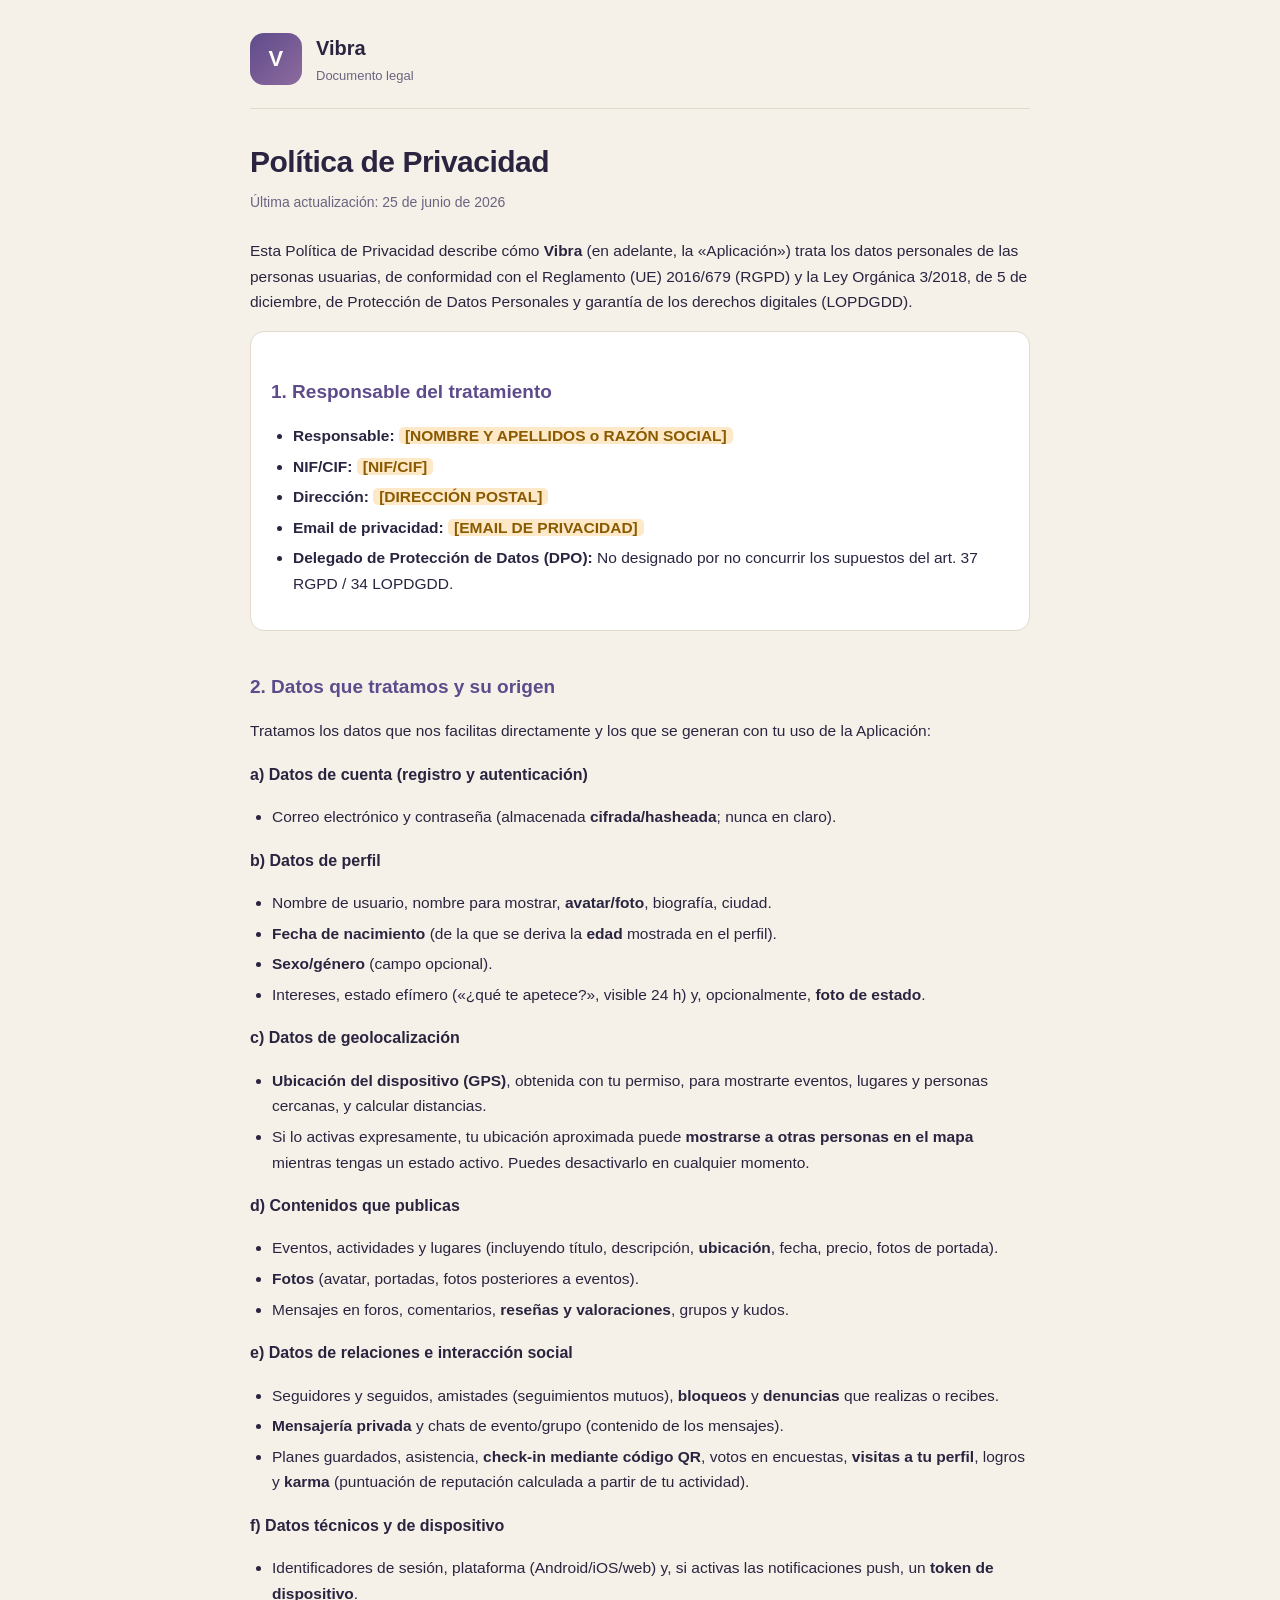
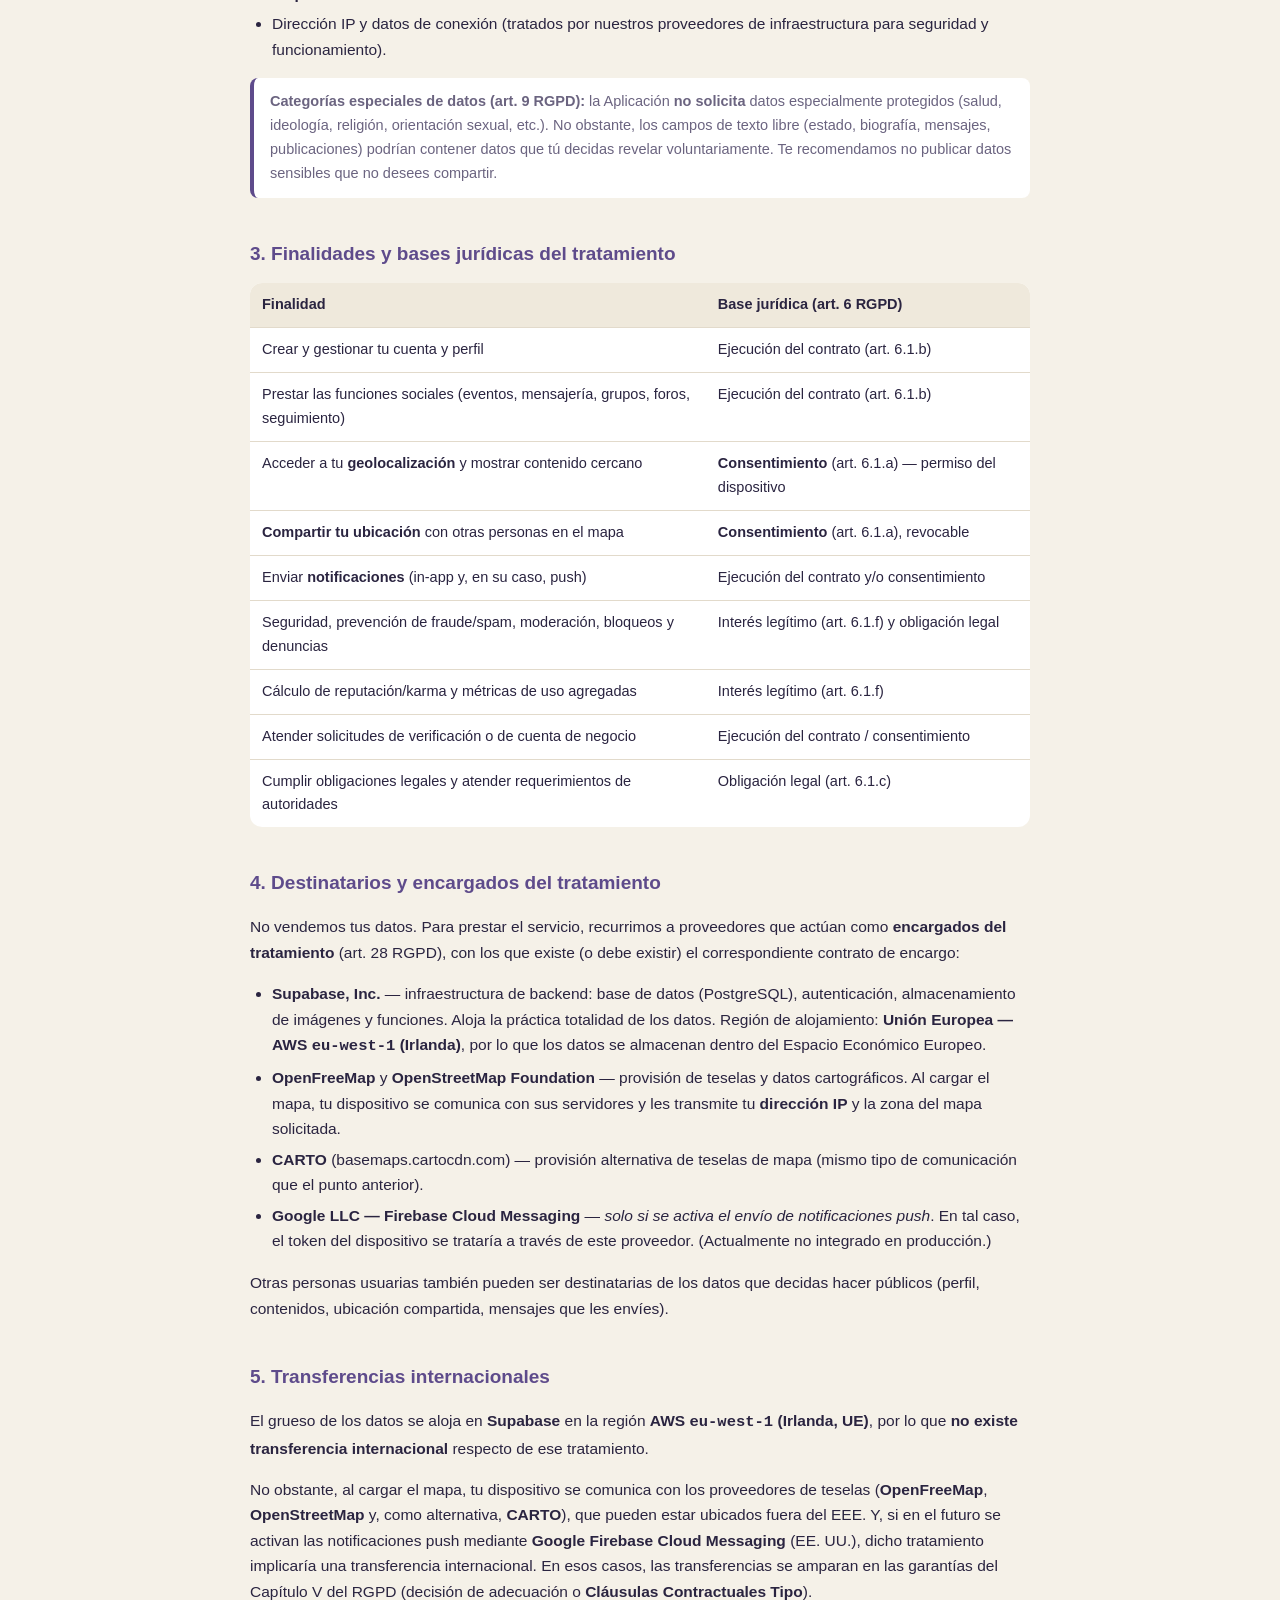
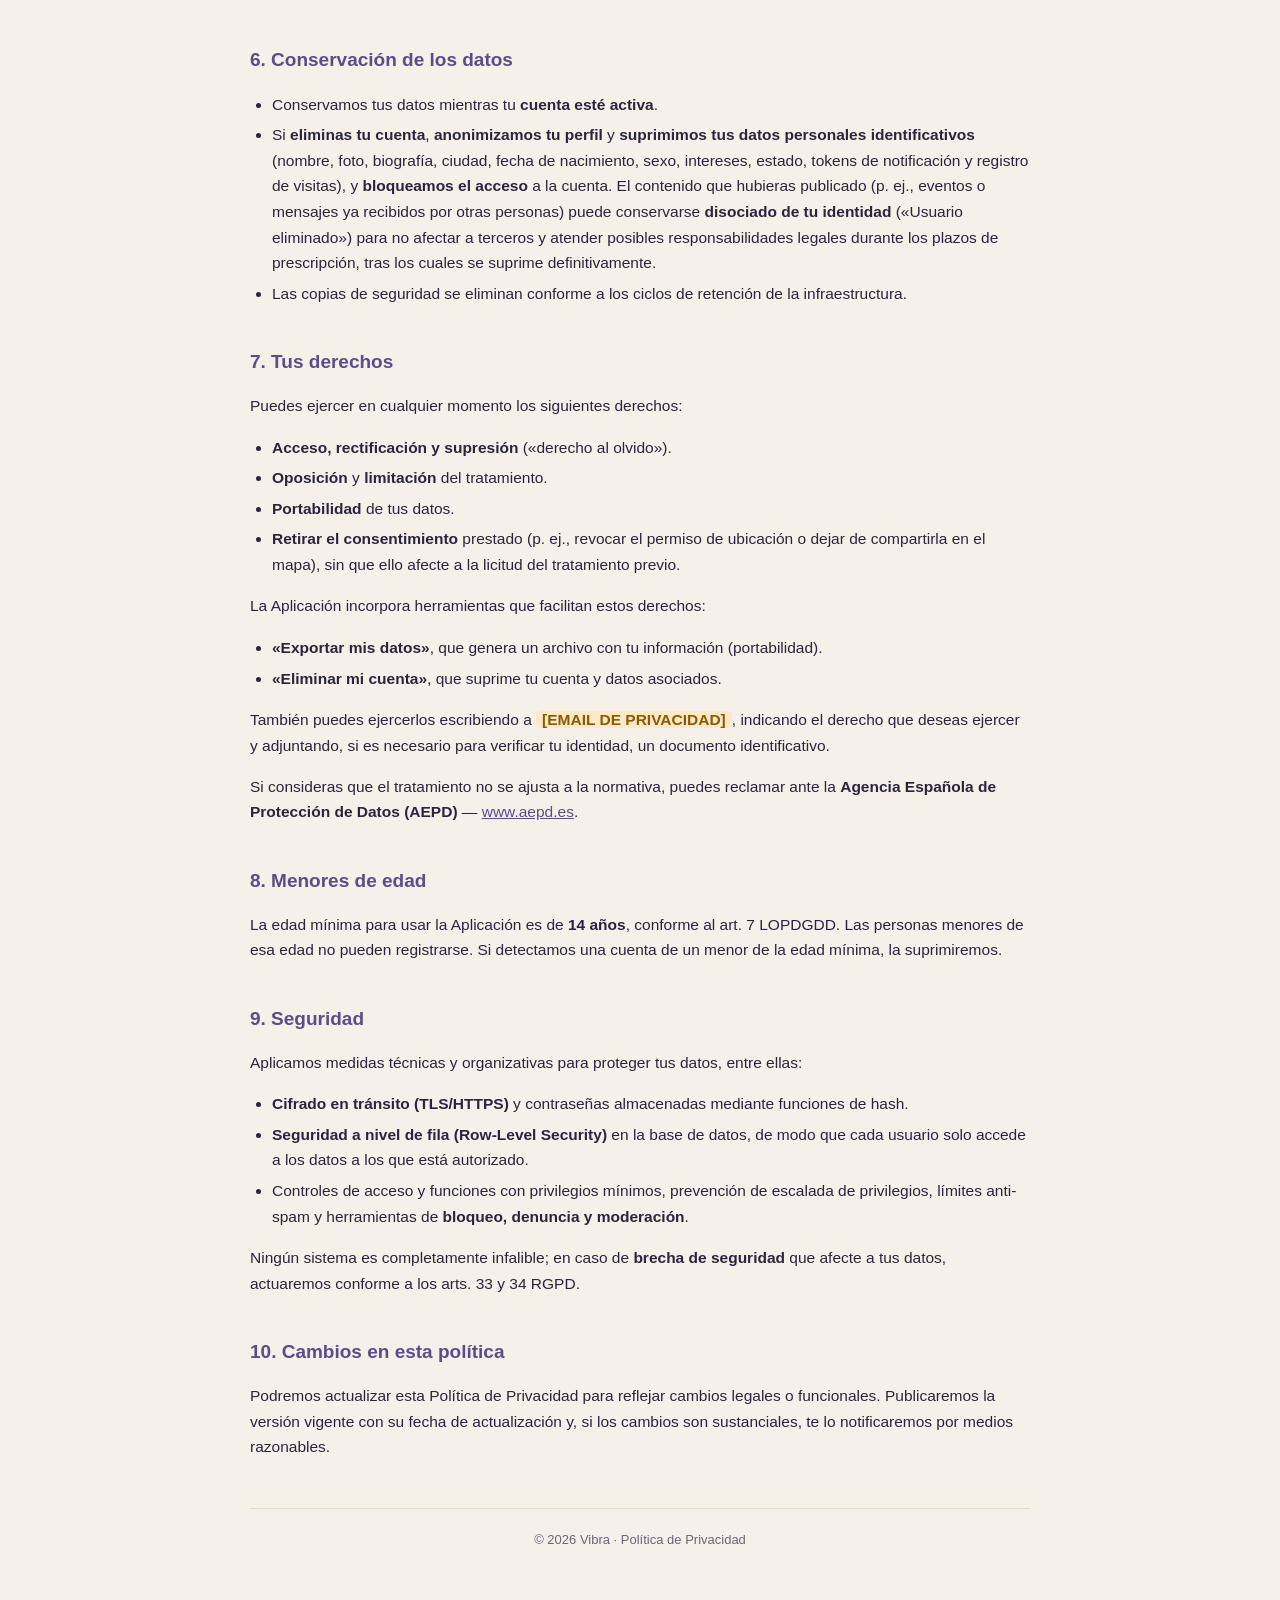
==== index.html @ c852d8a0 "Vibra privacy policy page" ====
<!DOCTYPE html>
<html lang="es">
<head>
<meta charset="UTF-8">
<meta name="viewport" content="width=device-width, initial-scale=1.0">
<title>Política de Privacidad · Vibra</title>
<meta name="description" content="Política de Privacidad de la aplicación Vibra (RGPD / LOPDGDD).">
<style>
  :root {
    --cream: #F5F1E8;
    --ink: #2A2440;
    --violet: #5E4B8B;
    --muted: #6B6480;
    --line: #E2DACB;
    --card: #FFFFFF;
  }
  * { box-sizing: border-box; }
  body {
    margin: 0;
    background: var(--cream);
    color: var(--ink);
    font-family: -apple-system, BlinkMacSystemFont, "Segoe UI", Roboto, Helvetica, Arial, sans-serif;
    line-height: 1.65;
    -webkit-font-smoothing: antialiased;
  }
  .wrap { max-width: 820px; margin: 0 auto; padding: 32px 20px 80px; }
  header.brand {
    display: flex; align-items: center; gap: 14px;
    padding-bottom: 22px; margin-bottom: 8px;
    border-bottom: 1px solid var(--line);
  }
  .logo {
    width: 52px; height: 52px; border-radius: 14px; flex: none;
    background: linear-gradient(135deg, #5E4B8B, #8E6B9E);
    display: flex; align-items: center; justify-content: center;
    color: #fff; font-weight: 800; font-size: 22px; letter-spacing: .5px;
  }
  .brand h1 { font-size: 20px; margin: 0; }
  .brand .sub { color: var(--muted); font-size: 13px; }
  h2.title { font-size: 30px; margin: 28px 0 4px; letter-spacing: -.5px; }
  .updated { color: var(--muted); font-size: 14px; margin: 0 0 24px; }
  h3 {
    color: var(--violet); font-size: 19px; margin: 34px 0 10px;
    padding-top: 6px;
  }
  h4 { font-size: 16px; margin: 18px 0 6px; }
  p, li { font-size: 15.5px; }
  a { color: var(--violet); }
  ul { padding-left: 22px; }
  li { margin: 5px 0; }
  table {
    width: 100%; border-collapse: collapse; margin: 14px 0;
    background: var(--card); border-radius: 12px; overflow: hidden;
    font-size: 14.5px;
  }
  th, td { text-align: left; padding: 10px 12px; border-bottom: 1px solid var(--line); vertical-align: top; }
  th { background: #efe9dc; font-weight: 700; }
  tr:last-child td { border-bottom: none; }
  blockquote {
    margin: 16px 0; padding: 12px 16px;
    background: #fff; border-left: 4px solid var(--violet);
    border-radius: 8px; color: var(--muted); font-size: 14.5px;
  }
  .fill {
    background: #FDE8C8; color: #8a5a00; padding: 0 6px;
    border-radius: 5px; font-weight: 700; white-space: nowrap;
  }
  .card {
    background: var(--card); border: 1px solid var(--line);
    border-radius: 14px; padding: 4px 20px 18px; margin: 16px 0;
  }
  footer {
    margin-top: 48px; padding-top: 20px; border-top: 1px solid var(--line);
    color: var(--muted); font-size: 13px; text-align: center;
  }
</style>
</head>
<body>
<div class="wrap">

  <header class="brand">
    <div class="logo">V</div>
    <div>
      <h1>Vibra</h1>
      <div class="sub">Documento legal</div>
    </div>
  </header>

  <h2 class="title">Política de Privacidad</h2>
  <p class="updated">Última actualización: 25 de junio de 2026</p>

  <p>Esta Política de Privacidad describe cómo <strong>Vibra</strong> (en adelante, la
  «Aplicación») trata los datos personales de las personas usuarias, de conformidad
  con el Reglamento (UE) 2016/679 (RGPD) y la Ley Orgánica 3/2018, de 5 de diciembre,
  de Protección de Datos Personales y garantía de los derechos digitales (LOPDGDD).</p>

  <div class="card">
    <h3>1. Responsable del tratamiento</h3>
    <ul>
      <li><strong>Responsable:</strong> <span class="fill">[NOMBRE Y APELLIDOS o RAZÓN SOCIAL]</span></li>
      <li><strong>NIF/CIF:</strong> <span class="fill">[NIF/CIF]</span></li>
      <li><strong>Dirección:</strong> <span class="fill">[DIRECCIÓN POSTAL]</span></li>
      <li><strong>Email de privacidad:</strong> <span class="fill">[EMAIL DE PRIVACIDAD]</span></li>
      <li><strong>Delegado de Protección de Datos (DPO):</strong> No designado por no concurrir los supuestos del art. 37 RGPD / 34 LOPDGDD.</li>
    </ul>
  </div>

  <h3>2. Datos que tratamos y su origen</h3>
  <p>Tratamos los datos que nos facilitas directamente y los que se generan con tu uso
  de la Aplicación:</p>

  <h4>a) Datos de cuenta (registro y autenticación)</h4>
  <ul>
    <li>Correo electrónico y contraseña (almacenada <strong>cifrada/hasheada</strong>; nunca en claro).</li>
  </ul>

  <h4>b) Datos de perfil</h4>
  <ul>
    <li>Nombre de usuario, nombre para mostrar, <strong>avatar/foto</strong>, biografía, ciudad.</li>
    <li><strong>Fecha de nacimiento</strong> (de la que se deriva la <strong>edad</strong> mostrada en el perfil).</li>
    <li><strong>Sexo/género</strong> (campo opcional).</li>
    <li>Intereses, estado efímero («¿qué te apetece?», visible 24 h) y, opcionalmente, <strong>foto de estado</strong>.</li>
  </ul>

  <h4>c) Datos de geolocalización</h4>
  <ul>
    <li><strong>Ubicación del dispositivo (GPS)</strong>, obtenida con tu permiso, para mostrarte
    eventos, lugares y personas cercanas, y calcular distancias.</li>
    <li>Si lo activas expresamente, tu ubicación aproximada puede <strong>mostrarse a otras
    personas en el mapa</strong> mientras tengas un estado activo. Puedes desactivarlo en
    cualquier momento.</li>
  </ul>

  <h4>d) Contenidos que publicas</h4>
  <ul>
    <li>Eventos, actividades y lugares (incluyendo título, descripción, <strong>ubicación</strong>, fecha, precio, fotos de portada).</li>
    <li><strong>Fotos</strong> (avatar, portadas, fotos posteriores a eventos).</li>
    <li>Mensajes en foros, comentarios, <strong>reseñas y valoraciones</strong>, grupos y kudos.</li>
  </ul>

  <h4>e) Datos de relaciones e interacción social</h4>
  <ul>
    <li>Seguidores y seguidos, amistades (seguimientos mutuos), <strong>bloqueos</strong> y <strong>denuncias</strong> que realizas o recibes.</li>
    <li><strong>Mensajería privada</strong> y chats de evento/grupo (contenido de los mensajes).</li>
    <li>Planes guardados, asistencia, <strong>check-in mediante código QR</strong>, votos en encuestas, <strong>visitas a tu perfil</strong>, logros y <strong>karma</strong> (puntuación de reputación calculada a partir de tu actividad).</li>
  </ul>

  <h4>f) Datos técnicos y de dispositivo</h4>
  <ul>
    <li>Identificadores de sesión, plataforma (Android/iOS/web) y, si activas las notificaciones push, un <strong>token de dispositivo</strong>.</li>
    <li>Dirección IP y datos de conexión (tratados por nuestros proveedores de infraestructura para seguridad y funcionamiento).</li>
  </ul>

  <blockquote><strong>Categorías especiales de datos (art. 9 RGPD):</strong> la Aplicación <strong>no solicita</strong>
  datos especialmente protegidos (salud, ideología, religión, orientación sexual, etc.). No obstante, los campos de
  texto libre (estado, biografía, mensajes, publicaciones) podrían contener datos que tú decidas revelar
  voluntariamente. Te recomendamos no publicar datos sensibles que no desees compartir.</blockquote>

  <h3>3. Finalidades y bases jurídicas del tratamiento</h3>
  <table>
    <tr><th>Finalidad</th><th>Base jurídica (art. 6 RGPD)</th></tr>
    <tr><td>Crear y gestionar tu cuenta y perfil</td><td>Ejecución del contrato (art. 6.1.b)</td></tr>
    <tr><td>Prestar las funciones sociales (eventos, mensajería, grupos, foros, seguimiento)</td><td>Ejecución del contrato (art. 6.1.b)</td></tr>
    <tr><td>Acceder a tu <strong>geolocalización</strong> y mostrar contenido cercano</td><td><strong>Consentimiento</strong> (art. 6.1.a) — permiso del dispositivo</td></tr>
    <tr><td><strong>Compartir tu ubicación</strong> con otras personas en el mapa</td><td><strong>Consentimiento</strong> (art. 6.1.a), revocable</td></tr>
    <tr><td>Enviar <strong>notificaciones</strong> (in-app y, en su caso, push)</td><td>Ejecución del contrato y/o consentimiento</td></tr>
    <tr><td>Seguridad, prevención de fraude/spam, moderación, bloqueos y denuncias</td><td>Interés legítimo (art. 6.1.f) y obligación legal</td></tr>
    <tr><td>Cálculo de reputación/karma y métricas de uso agregadas</td><td>Interés legítimo (art. 6.1.f)</td></tr>
    <tr><td>Atender solicitudes de verificación o de cuenta de negocio</td><td>Ejecución del contrato / consentimiento</td></tr>
    <tr><td>Cumplir obligaciones legales y atender requerimientos de autoridades</td><td>Obligación legal (art. 6.1.c)</td></tr>
  </table>

  <h3>4. Destinatarios y encargados del tratamiento</h3>
  <p>No vendemos tus datos. Para prestar el servicio, recurrimos a proveedores que actúan como
  <strong>encargados del tratamiento</strong> (art. 28 RGPD), con los que existe (o debe existir) el
  correspondiente contrato de encargo:</p>
  <ul>
    <li><strong>Supabase, Inc.</strong> — infraestructura de backend: base de datos (PostgreSQL),
    autenticación, almacenamiento de imágenes y funciones. Aloja la práctica totalidad de los datos.
    Región de alojamiento: <strong>Unión Europea — AWS <code>eu-west-1</code> (Irlanda)</strong>, por lo
    que los datos se almacenan dentro del Espacio Económico Europeo.</li>
    <li><strong>OpenFreeMap</strong> y <strong>OpenStreetMap Foundation</strong> — provisión de teselas y
    datos cartográficos. Al cargar el mapa, tu dispositivo se comunica con sus servidores y les transmite
    tu <strong>dirección IP</strong> y la zona del mapa solicitada.</li>
    <li><strong>CARTO</strong> (basemaps.cartocdn.com) — provisión alternativa de teselas de mapa (mismo
    tipo de comunicación que el punto anterior).</li>
    <li><strong>Google LLC — Firebase Cloud Messaging</strong> — <em>solo si se activa el envío de
    notificaciones push</em>. En tal caso, el token del dispositivo se trataría a través de este
    proveedor. (Actualmente no integrado en producción.)</li>
  </ul>
  <p>Otras personas usuarias también pueden ser destinatarias de los datos que decidas hacer públicos
  (perfil, contenidos, ubicación compartida, mensajes que les envíes).</p>

  <h3>5. Transferencias internacionales</h3>
  <p>El grueso de los datos se aloja en <strong>Supabase</strong> en la región <strong>AWS
  <code>eu-west-1</code> (Irlanda, UE)</strong>, por lo que <strong>no existe transferencia
  internacional</strong> respecto de ese tratamiento.</p>
  <p>No obstante, al cargar el mapa, tu dispositivo se comunica con los proveedores de teselas
  (<strong>OpenFreeMap</strong>, <strong>OpenStreetMap</strong> y, como alternativa, <strong>CARTO</strong>),
  que pueden estar ubicados fuera del EEE. Y, si en el futuro se activan las notificaciones push mediante
  <strong>Google Firebase Cloud Messaging</strong> (EE. UU.), dicho tratamiento implicaría una transferencia
  internacional. En esos casos, las transferencias se amparan en las garantías del Capítulo V del RGPD
  (decisión de adecuación o <strong>Cláusulas Contractuales Tipo</strong>).</p>

  <h3>6. Conservación de los datos</h3>
  <ul>
    <li>Conservamos tus datos mientras tu <strong>cuenta esté activa</strong>.</li>
    <li>Si <strong>eliminas tu cuenta</strong>, <strong>anonimizamos tu perfil</strong> y <strong>suprimimos
    tus datos personales identificativos</strong> (nombre, foto, biografía, ciudad, fecha de nacimiento,
    sexo, intereses, estado, tokens de notificación y registro de visitas), y <strong>bloqueamos el
    acceso</strong> a la cuenta. El contenido que hubieras publicado (p. ej., eventos o mensajes ya
    recibidos por otras personas) puede conservarse <strong>disociado de tu identidad</strong> («Usuario
    eliminado») para no afectar a terceros y atender posibles responsabilidades legales durante los plazos
    de prescripción, tras los cuales se suprime definitivamente.</li>
    <li>Las copias de seguridad se eliminan conforme a los ciclos de retención de la infraestructura.</li>
  </ul>

  <h3>7. Tus derechos</h3>
  <p>Puedes ejercer en cualquier momento los siguientes derechos:</p>
  <ul>
    <li><strong>Acceso, rectificación y supresión</strong> («derecho al olvido»).</li>
    <li><strong>Oposición</strong> y <strong>limitación</strong> del tratamiento.</li>
    <li><strong>Portabilidad</strong> de tus datos.</li>
    <li><strong>Retirar el consentimiento</strong> prestado (p. ej., revocar el permiso de ubicación o
    dejar de compartirla en el mapa), sin que ello afecte a la licitud del tratamiento previo.</li>
  </ul>
  <p>La Aplicación incorpora herramientas que facilitan estos derechos:</p>
  <ul>
    <li><strong>«Exportar mis datos»</strong>, que genera un archivo con tu información (portabilidad).</li>
    <li><strong>«Eliminar mi cuenta»</strong>, que suprime tu cuenta y datos asociados.</li>
  </ul>
  <p>También puedes ejercerlos escribiendo a <span class="fill">[EMAIL DE PRIVACIDAD]</span>, indicando el
  derecho que deseas ejercer y adjuntando, si es necesario para verificar tu identidad, un documento
  identificativo.</p>
  <p>Si consideras que el tratamiento no se ajusta a la normativa, puedes reclamar ante la <strong>Agencia
  Española de Protección de Datos (AEPD)</strong> — <a href="https://www.aepd.es">www.aepd.es</a>.</p>

  <h3>8. Menores de edad</h3>
  <p>La edad mínima para usar la Aplicación es de <strong>14 años</strong>, conforme al art. 7 LOPDGDD. Las
  personas menores de esa edad no pueden registrarse. Si detectamos una cuenta de un menor de la edad
  mínima, la suprimiremos.</p>

  <h3>9. Seguridad</h3>
  <p>Aplicamos medidas técnicas y organizativas para proteger tus datos, entre ellas:</p>
  <ul>
    <li><strong>Cifrado en tránsito (TLS/HTTPS)</strong> y contraseñas almacenadas mediante funciones de hash.</li>
    <li><strong>Seguridad a nivel de fila (Row-Level Security)</strong> en la base de datos, de modo que
    cada usuario solo accede a los datos a los que está autorizado.</li>
    <li>Controles de acceso y funciones con privilegios mínimos, prevención de escalada de privilegios,
    límites anti-spam y herramientas de <strong>bloqueo, denuncia y moderación</strong>.</li>
  </ul>
  <p>Ningún sistema es completamente infalible; en caso de <strong>brecha de seguridad</strong> que afecte a
  tus datos, actuaremos conforme a los arts. 33 y 34 RGPD.</p>

  <h3>10. Cambios en esta política</h3>
  <p>Podremos actualizar esta Política de Privacidad para reflejar cambios legales o funcionales.
  Publicaremos la versión vigente con su fecha de actualización y, si los cambios son sustanciales, te lo
  notificaremos por medios razonables.</p>

  <footer>
    © 2026 Vibra · Política de Privacidad
  </footer>

</div>
</body>
</html>
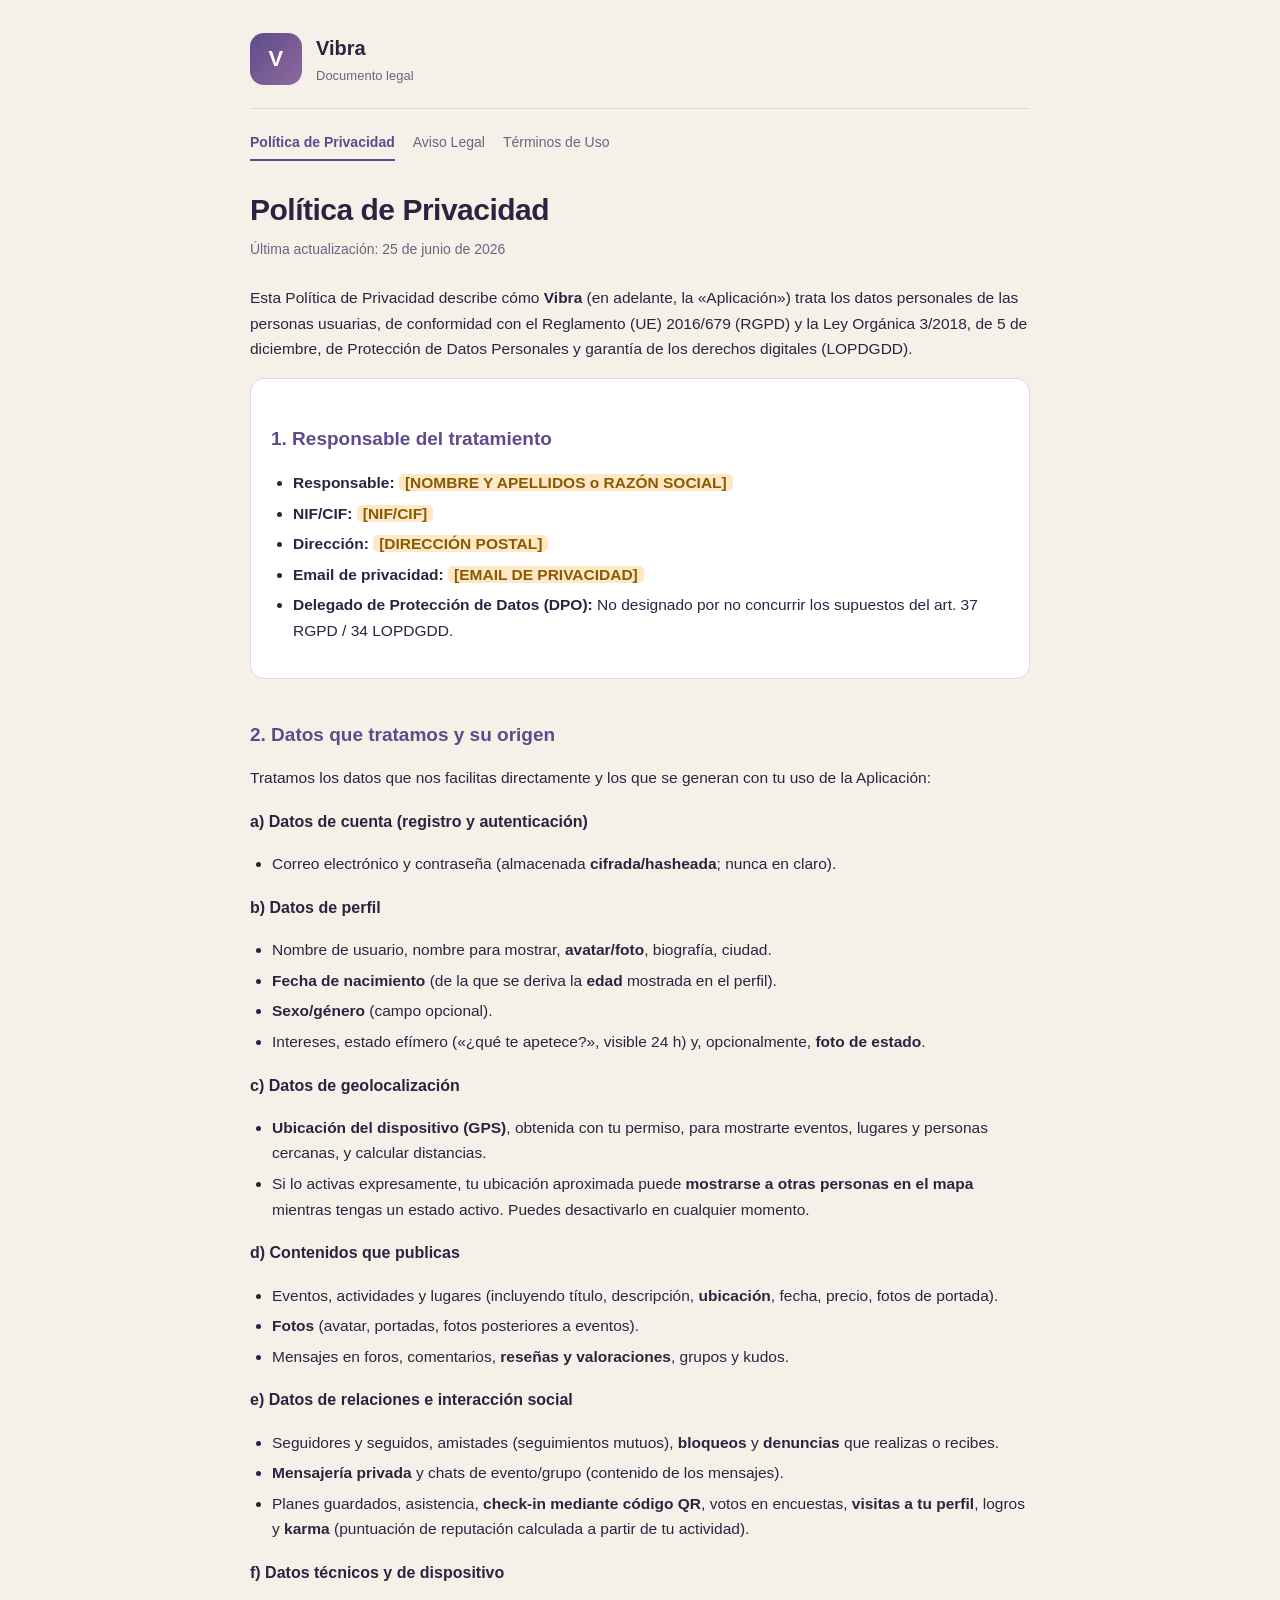
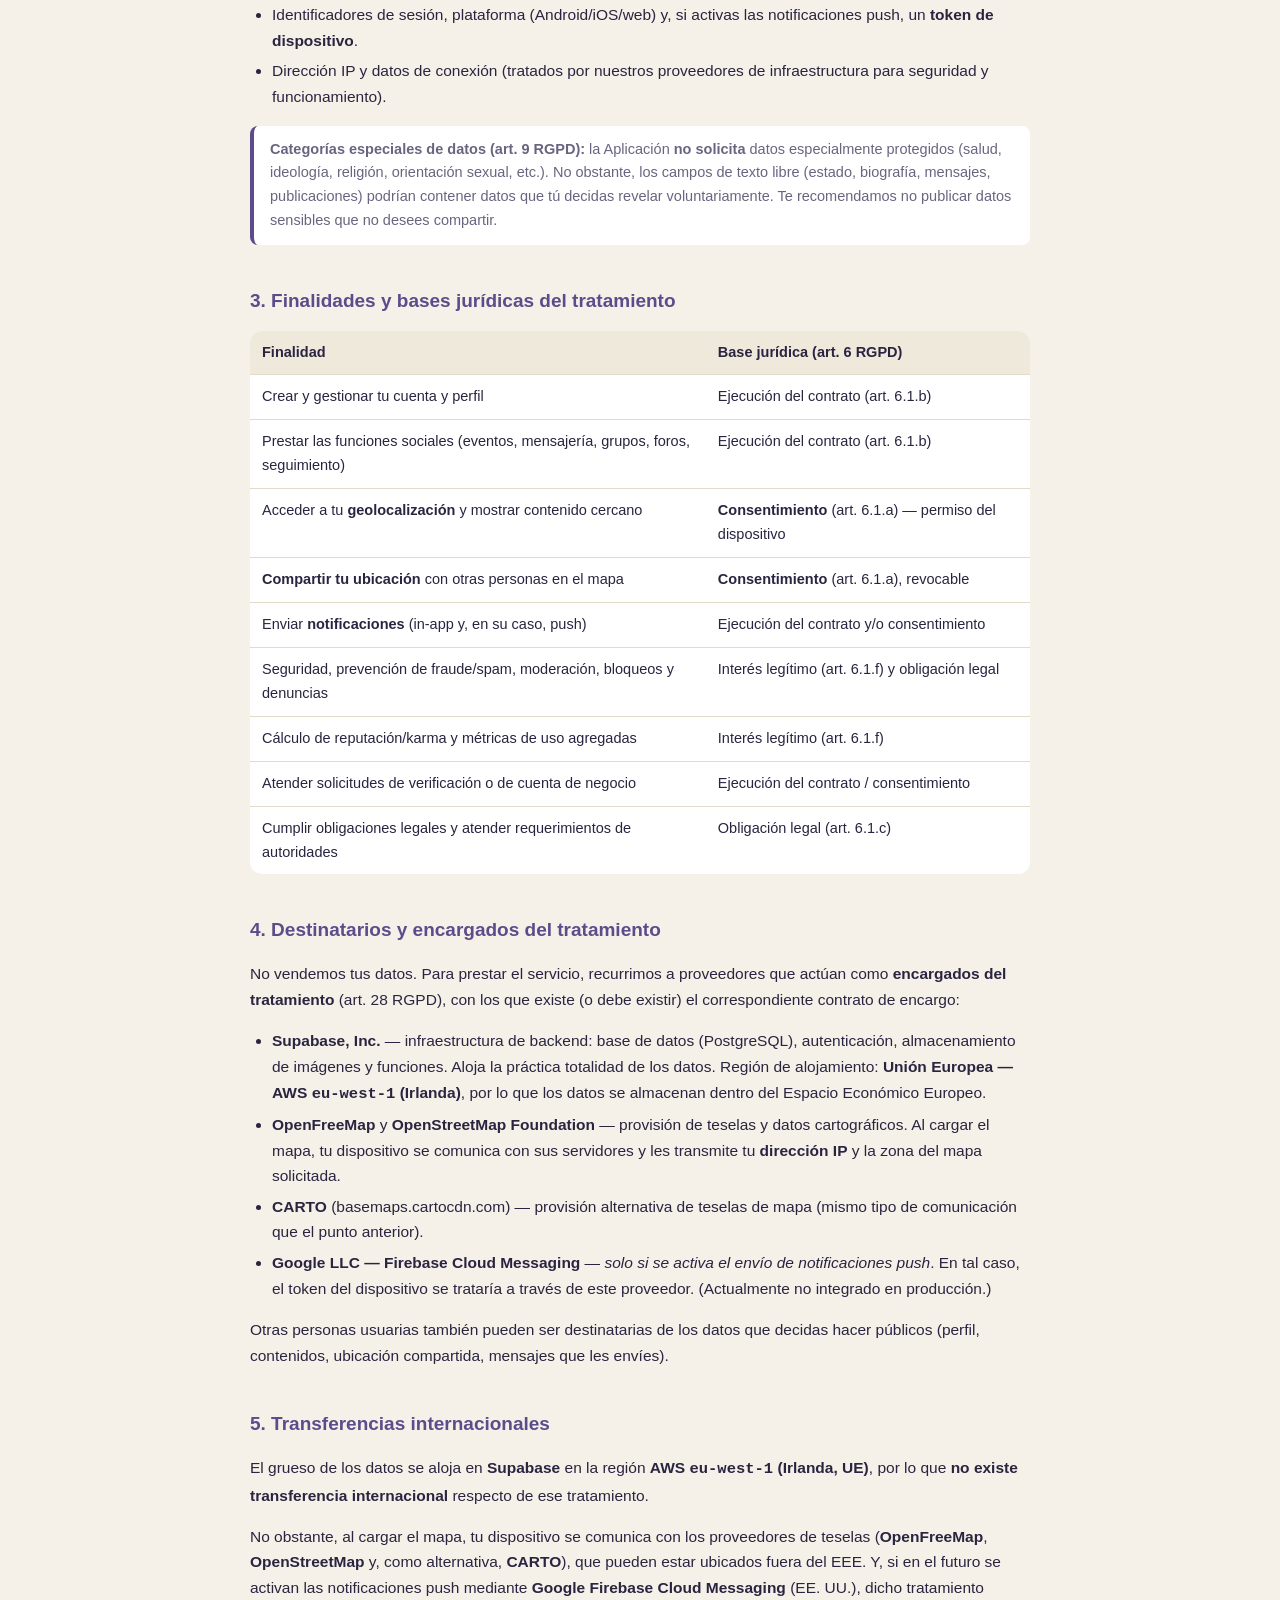
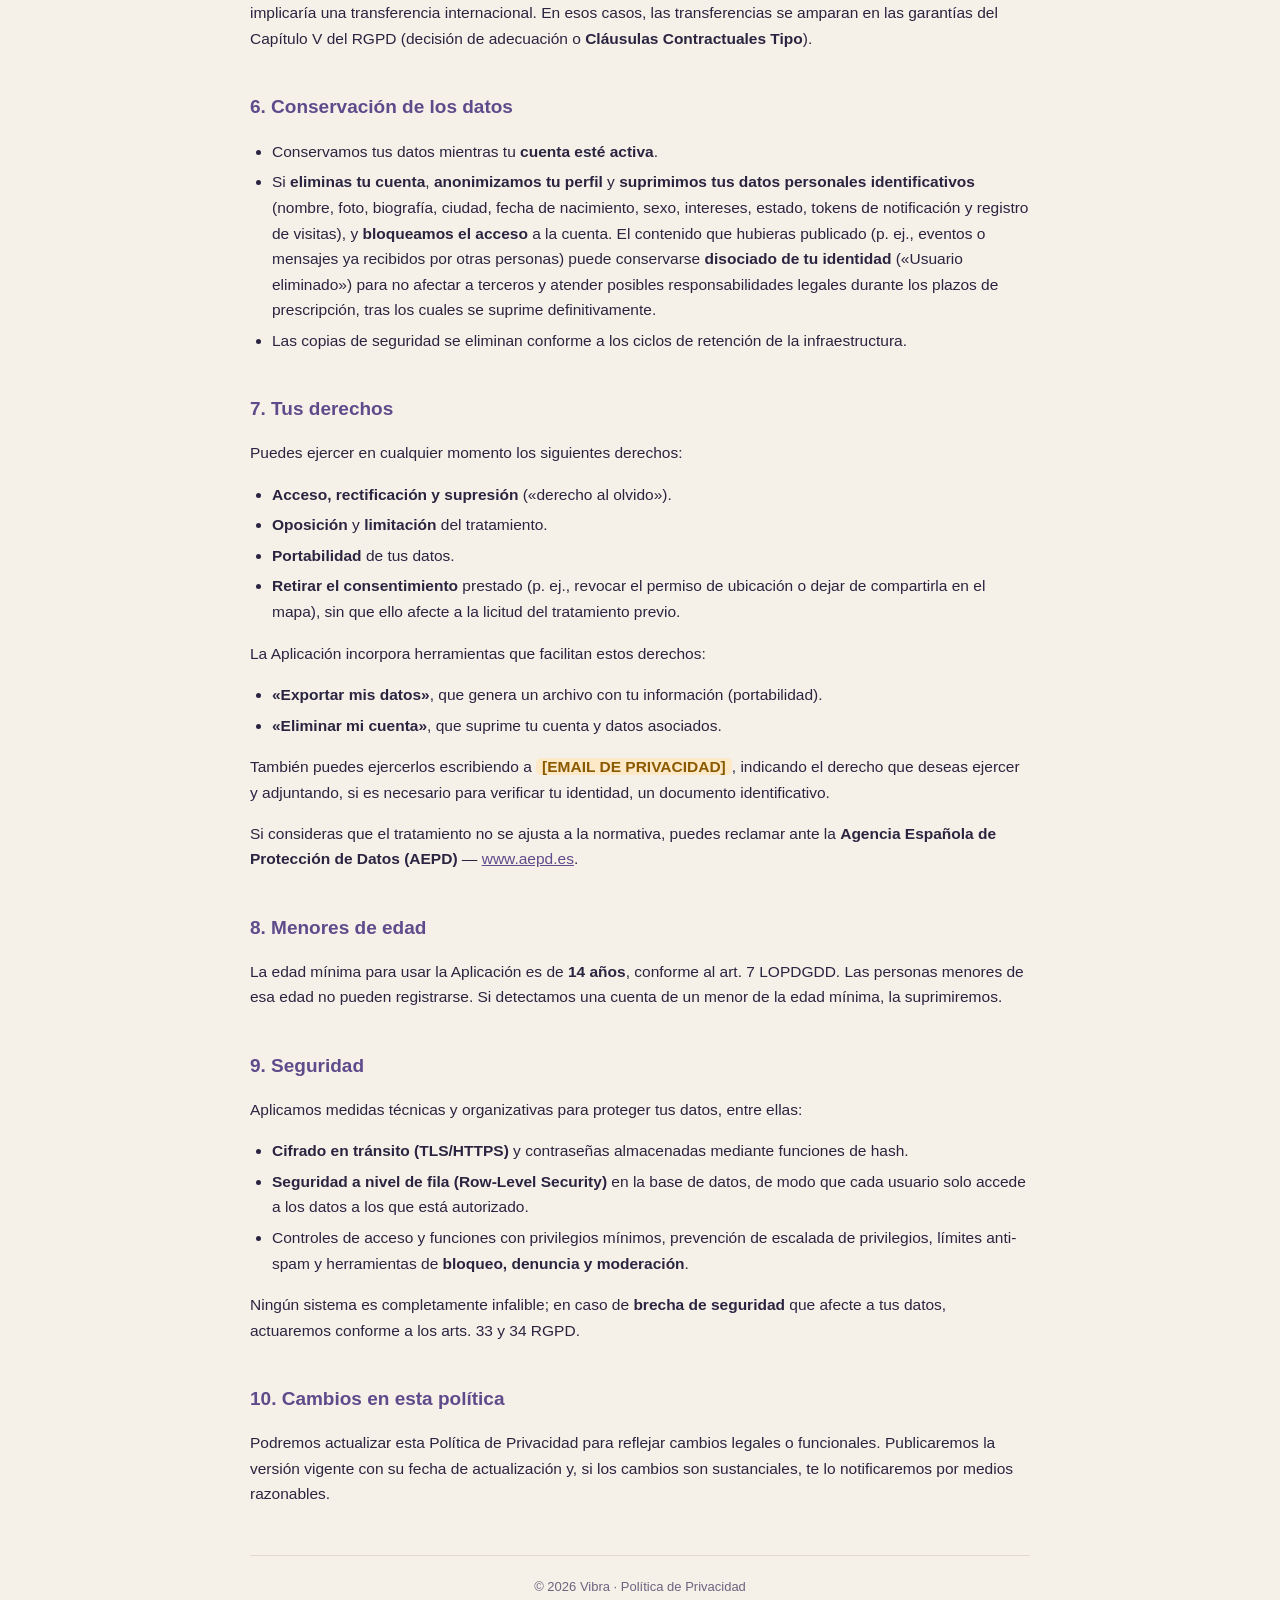
==== commit 25867aed: "Add Aviso Legal and Términos pages; shared stylesheet + nav" ====
--- a/index.html
+++ b/index.html
@@ -5,75 +5,7 @@
 <meta name="viewport" content="width=device-width, initial-scale=1.0">
 <title>Política de Privacidad · Vibra</title>
 <meta name="description" content="Política de Privacidad de la aplicación Vibra (RGPD / LOPDGDD).">
-<style>
-  :root {
-    --cream: #F5F1E8;
-    --ink: #2A2440;
-    --violet: #5E4B8B;
-    --muted: #6B6480;
-    --line: #E2DACB;
-    --card: #FFFFFF;
-  }
-  * { box-sizing: border-box; }
-  body {
-    margin: 0;
-    background: var(--cream);
-    color: var(--ink);
-    font-family: -apple-system, BlinkMacSystemFont, "Segoe UI", Roboto, Helvetica, Arial, sans-serif;
-    line-height: 1.65;
-    -webkit-font-smoothing: antialiased;
-  }
-  .wrap { max-width: 820px; margin: 0 auto; padding: 32px 20px 80px; }
-  header.brand {
-    display: flex; align-items: center; gap: 14px;
-    padding-bottom: 22px; margin-bottom: 8px;
-    border-bottom: 1px solid var(--line);
-  }
-  .logo {
-    width: 52px; height: 52px; border-radius: 14px; flex: none;
-    background: linear-gradient(135deg, #5E4B8B, #8E6B9E);
-    display: flex; align-items: center; justify-content: center;
-    color: #fff; font-weight: 800; font-size: 22px; letter-spacing: .5px;
-  }
-  .brand h1 { font-size: 20px; margin: 0; }
-  .brand .sub { color: var(--muted); font-size: 13px; }
-  h2.title { font-size: 30px; margin: 28px 0 4px; letter-spacing: -.5px; }
-  .updated { color: var(--muted); font-size: 14px; margin: 0 0 24px; }
-  h3 {
-    color: var(--violet); font-size: 19px; margin: 34px 0 10px;
-    padding-top: 6px;
-  }
-  h4 { font-size: 16px; margin: 18px 0 6px; }
-  p, li { font-size: 15.5px; }
-  a { color: var(--violet); }
-  ul { padding-left: 22px; }
-  li { margin: 5px 0; }
-  table {
-    width: 100%; border-collapse: collapse; margin: 14px 0;
-    background: var(--card); border-radius: 12px; overflow: hidden;
-    font-size: 14.5px;
-  }
-  th, td { text-align: left; padding: 10px 12px; border-bottom: 1px solid var(--line); vertical-align: top; }
-  th { background: #efe9dc; font-weight: 700; }
-  tr:last-child td { border-bottom: none; }
-  blockquote {
-    margin: 16px 0; padding: 12px 16px;
-    background: #fff; border-left: 4px solid var(--violet);
-    border-radius: 8px; color: var(--muted); font-size: 14.5px;
-  }
-  .fill {
-    background: #FDE8C8; color: #8a5a00; padding: 0 6px;
-    border-radius: 5px; font-weight: 700; white-space: nowrap;
-  }
-  .card {
-    background: var(--card); border: 1px solid var(--line);
-    border-radius: 14px; padding: 4px 20px 18px; margin: 16px 0;
-  }
-  footer {
-    margin-top: 48px; padding-top: 20px; border-top: 1px solid var(--line);
-    color: var(--muted); font-size: 13px; text-align: center;
-  }
-</style>
+<link rel="stylesheet" href="styles.css">
 </head>
 <body>
 <div class="wrap">
@@ -85,6 +17,12 @@
       <div class="sub">Documento legal</div>
     </div>
   </header>
+
+  <nav class="nav">
+    <a href="index.html" class="active">Política de Privacidad</a>
+    <a href="aviso-legal.html">Aviso Legal</a>
+    <a href="terminos.html">Términos de Uso</a>
+  </nav>
 
   <h2 class="title">Política de Privacidad</h2>
   <p class="updated">Última actualización: 25 de junio de 2026</p>
--- a/styles.css
+++ b/styles.css
@@ -0,0 +1,74 @@
+:root {
+  --cream: #F5F1E8;
+  --ink: #2A2440;
+  --violet: #5E4B8B;
+  --muted: #6B6480;
+  --line: #E2DACB;
+  --card: #FFFFFF;
+}
+* { box-sizing: border-box; }
+body {
+  margin: 0;
+  background: var(--cream);
+  color: var(--ink);
+  font-family: -apple-system, BlinkMacSystemFont, "Segoe UI", Roboto, Helvetica, Arial, sans-serif;
+  line-height: 1.65;
+  -webkit-font-smoothing: antialiased;
+}
+.wrap { max-width: 820px; margin: 0 auto; padding: 32px 20px 80px; }
+header.brand {
+  display: flex; align-items: center; gap: 14px;
+  padding-bottom: 22px; margin-bottom: 8px;
+  border-bottom: 1px solid var(--line);
+}
+.logo {
+  width: 52px; height: 52px; border-radius: 14px; flex: none;
+  background: linear-gradient(135deg, #5E4B8B, #8E6B9E);
+  display: flex; align-items: center; justify-content: center;
+  color: #fff; font-weight: 800; font-size: 22px; letter-spacing: .5px;
+}
+.brand h1 { font-size: 20px; margin: 0; }
+.brand .sub { color: var(--muted); font-size: 13px; }
+.nav {
+  display: flex; gap: 18px; flex-wrap: wrap;
+  margin: 18px 0 8px; font-size: 14px;
+}
+.nav a {
+  color: var(--muted); text-decoration: none;
+  padding: 4px 0; border-bottom: 2px solid transparent;
+}
+.nav a:hover { color: var(--violet); }
+.nav a.active { color: var(--violet); border-bottom-color: var(--violet); font-weight: 700; }
+h2.title { font-size: 30px; margin: 24px 0 4px; letter-spacing: -.5px; }
+.updated { color: var(--muted); font-size: 14px; margin: 0 0 24px; }
+h3 { color: var(--violet); font-size: 19px; margin: 34px 0 10px; padding-top: 6px; }
+h4 { font-size: 16px; margin: 18px 0 6px; }
+p, li { font-size: 15.5px; }
+a { color: var(--violet); }
+ul { padding-left: 22px; }
+li { margin: 5px 0; }
+table {
+  width: 100%; border-collapse: collapse; margin: 14px 0;
+  background: var(--card); border-radius: 12px; overflow: hidden;
+  font-size: 14.5px;
+}
+th, td { text-align: left; padding: 10px 12px; border-bottom: 1px solid var(--line); vertical-align: top; }
+th { background: #efe9dc; font-weight: 700; }
+tr:last-child td { border-bottom: none; }
+blockquote {
+  margin: 16px 0; padding: 12px 16px;
+  background: #fff; border-left: 4px solid var(--violet);
+  border-radius: 8px; color: var(--muted); font-size: 14.5px;
+}
+.fill {
+  background: #FDE8C8; color: #8a5a00; padding: 0 6px;
+  border-radius: 5px; font-weight: 700; white-space: nowrap;
+}
+.card {
+  background: var(--card); border: 1px solid var(--line);
+  border-radius: 14px; padding: 4px 20px 18px; margin: 16px 0;
+}
+footer {
+  margin-top: 48px; padding-top: 20px; border-top: 1px solid var(--line);
+  color: var(--muted); font-size: 13px; text-align: center;
+}
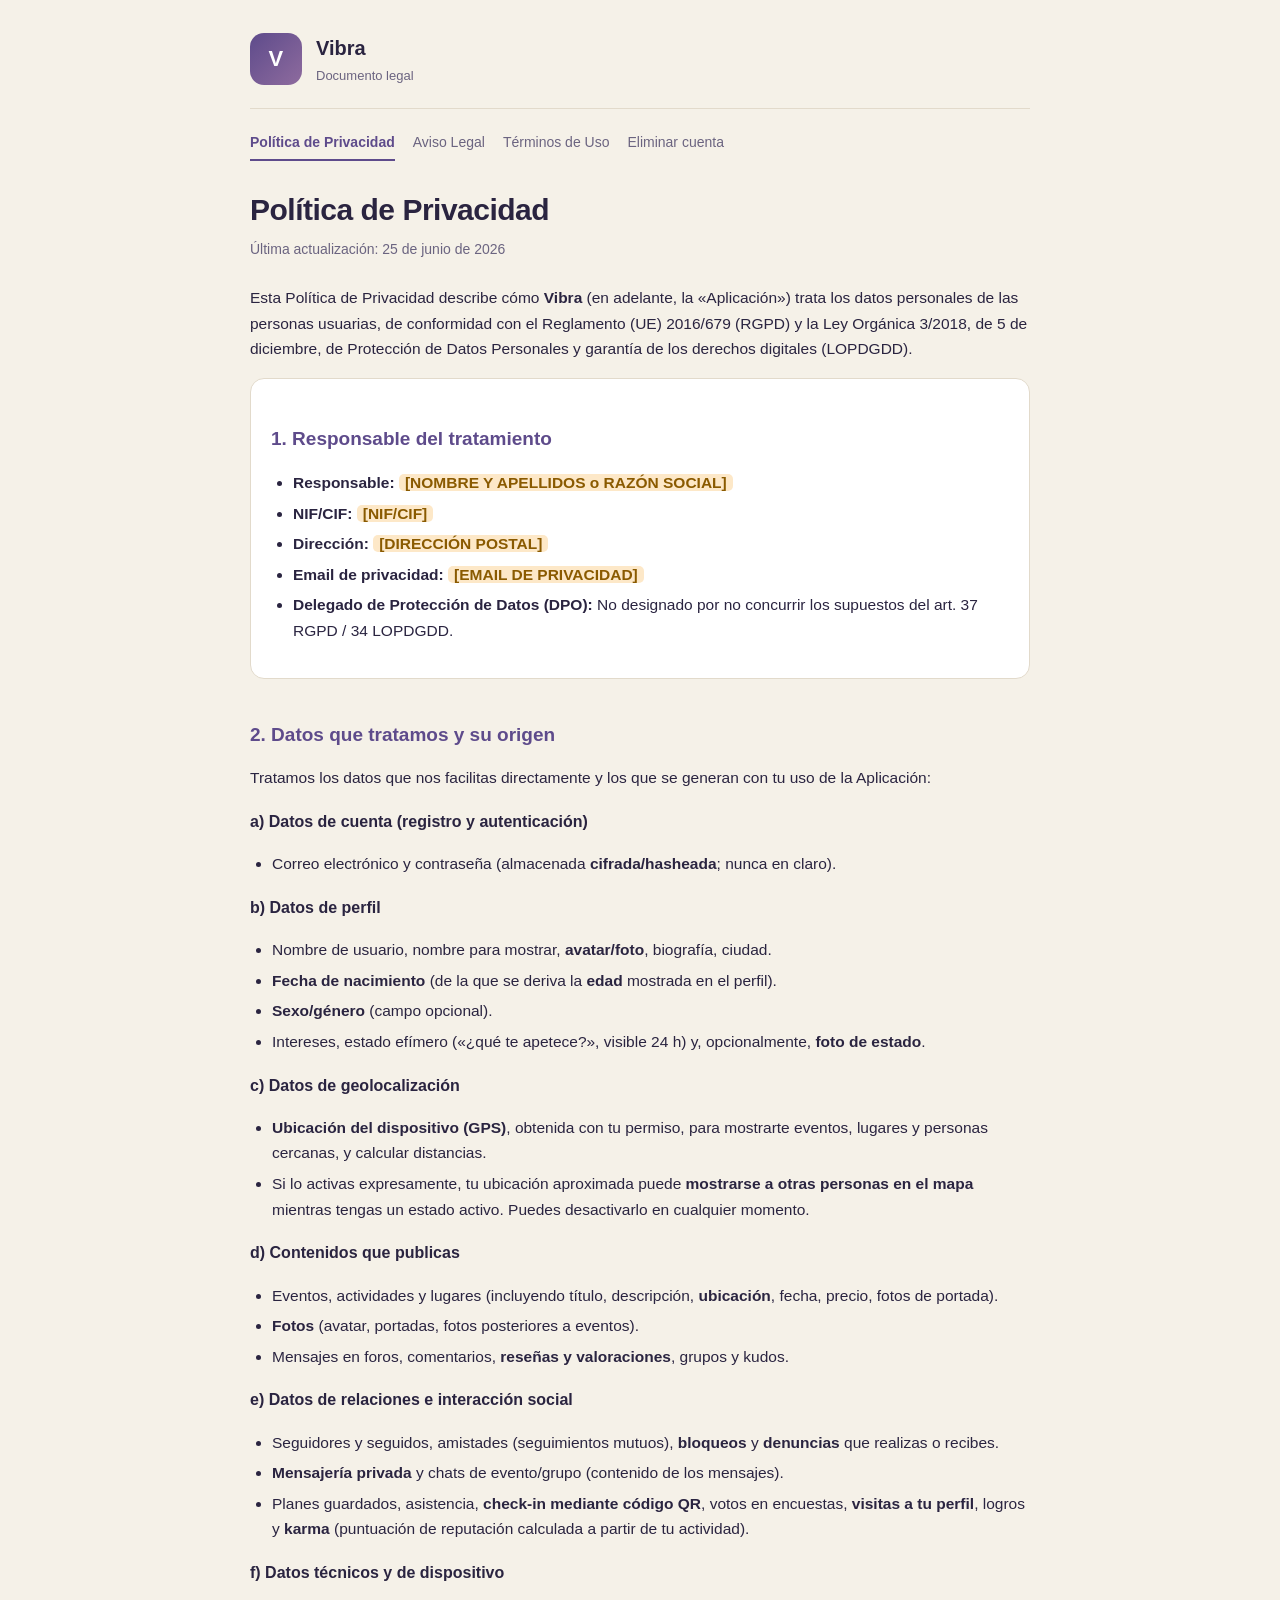
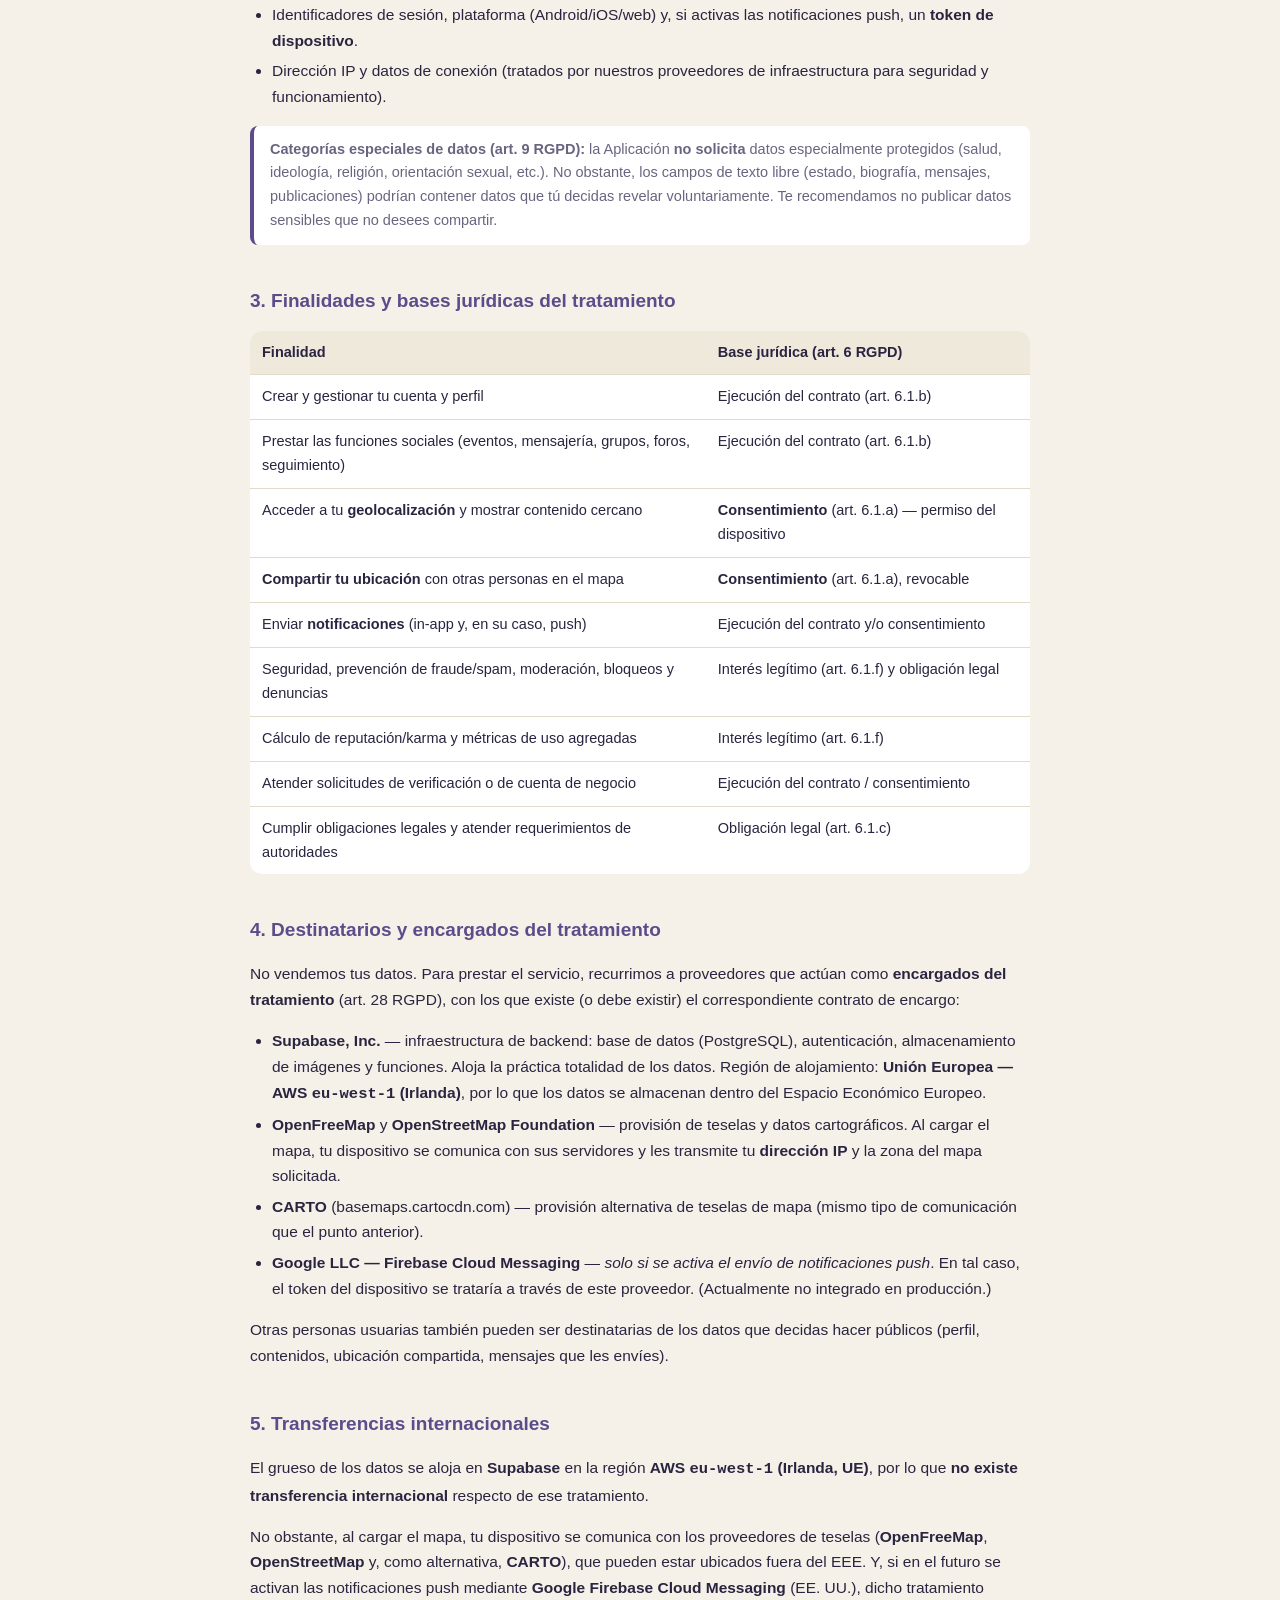
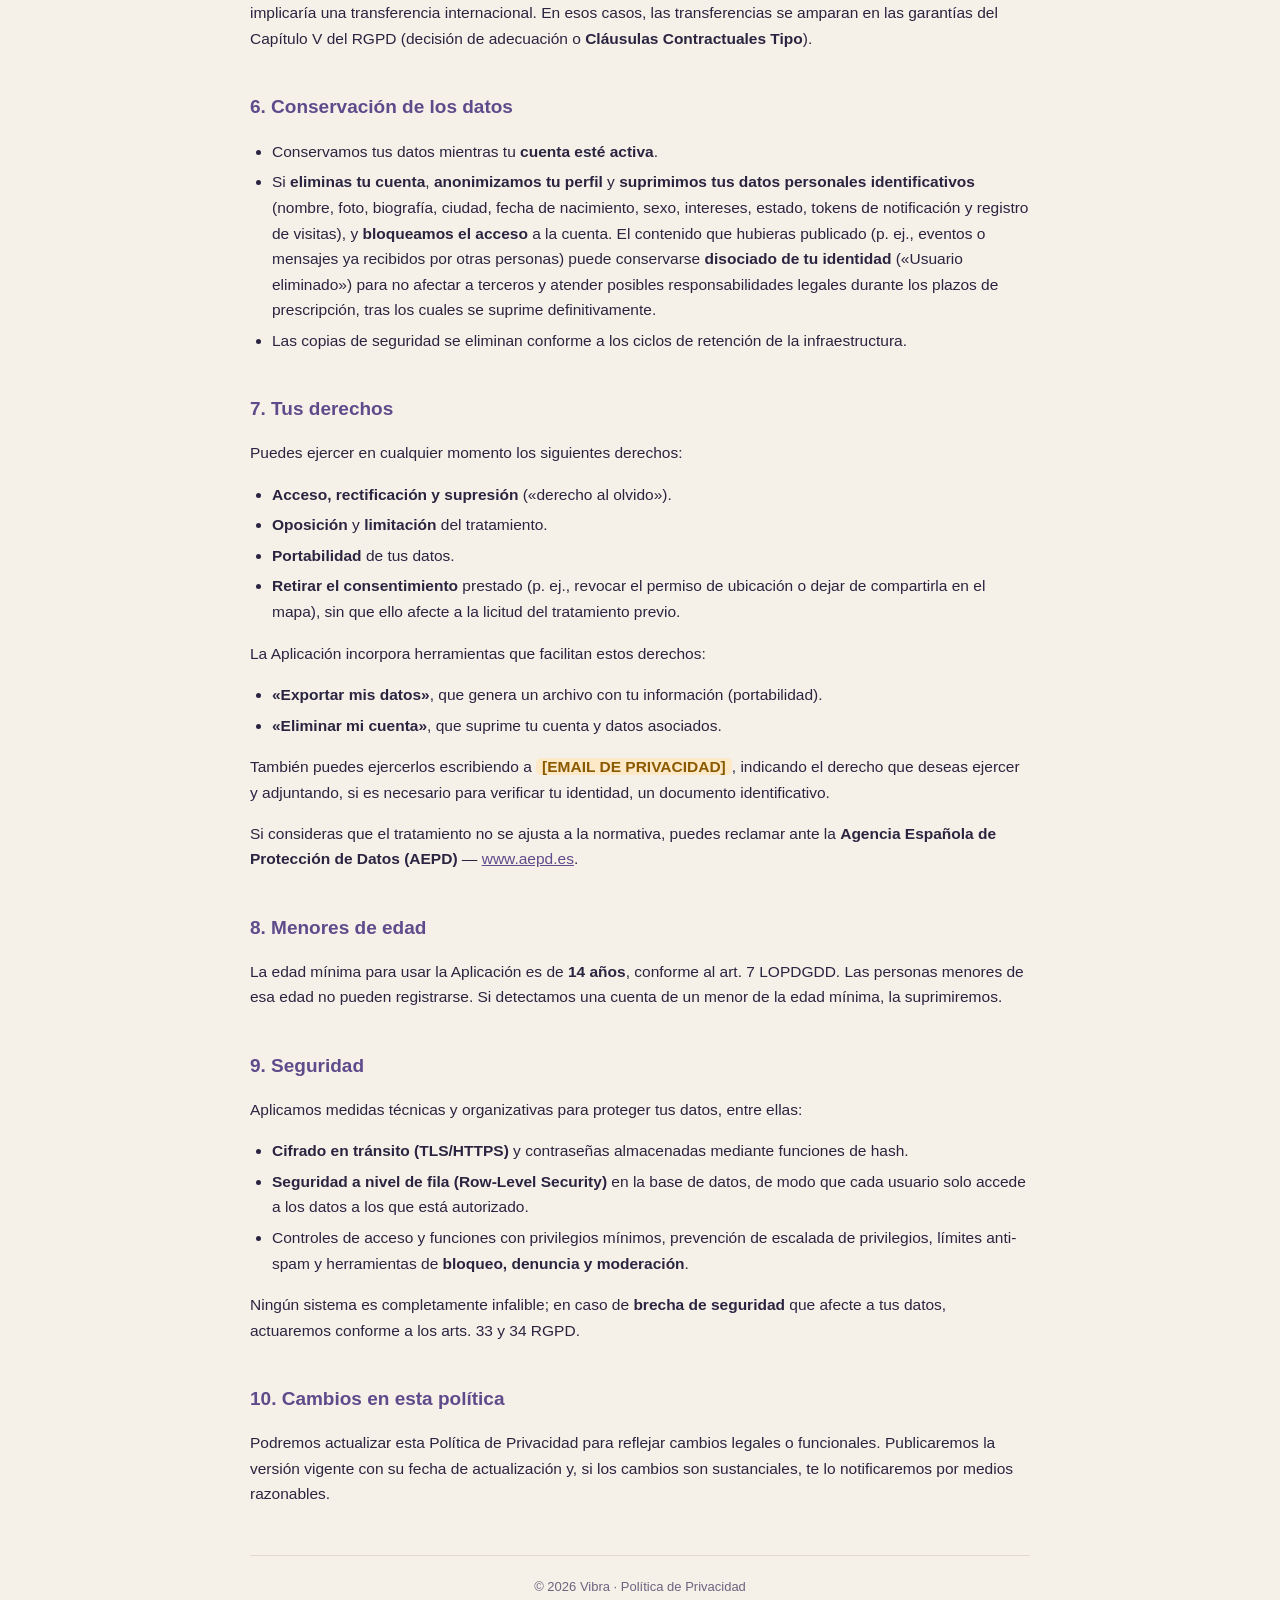
==== commit be58a5ae: "Add account & data deletion page; link in nav" ====
--- a/index.html
+++ b/index.html
@@ -22,6 +22,7 @@
     <a href="index.html" class="active">Política de Privacidad</a>
     <a href="aviso-legal.html">Aviso Legal</a>
     <a href="terminos.html">Términos de Uso</a>
+    <a href="eliminar-cuenta.html">Eliminar cuenta</a>
   </nav>
 
   <h2 class="title">Política de Privacidad</h2>
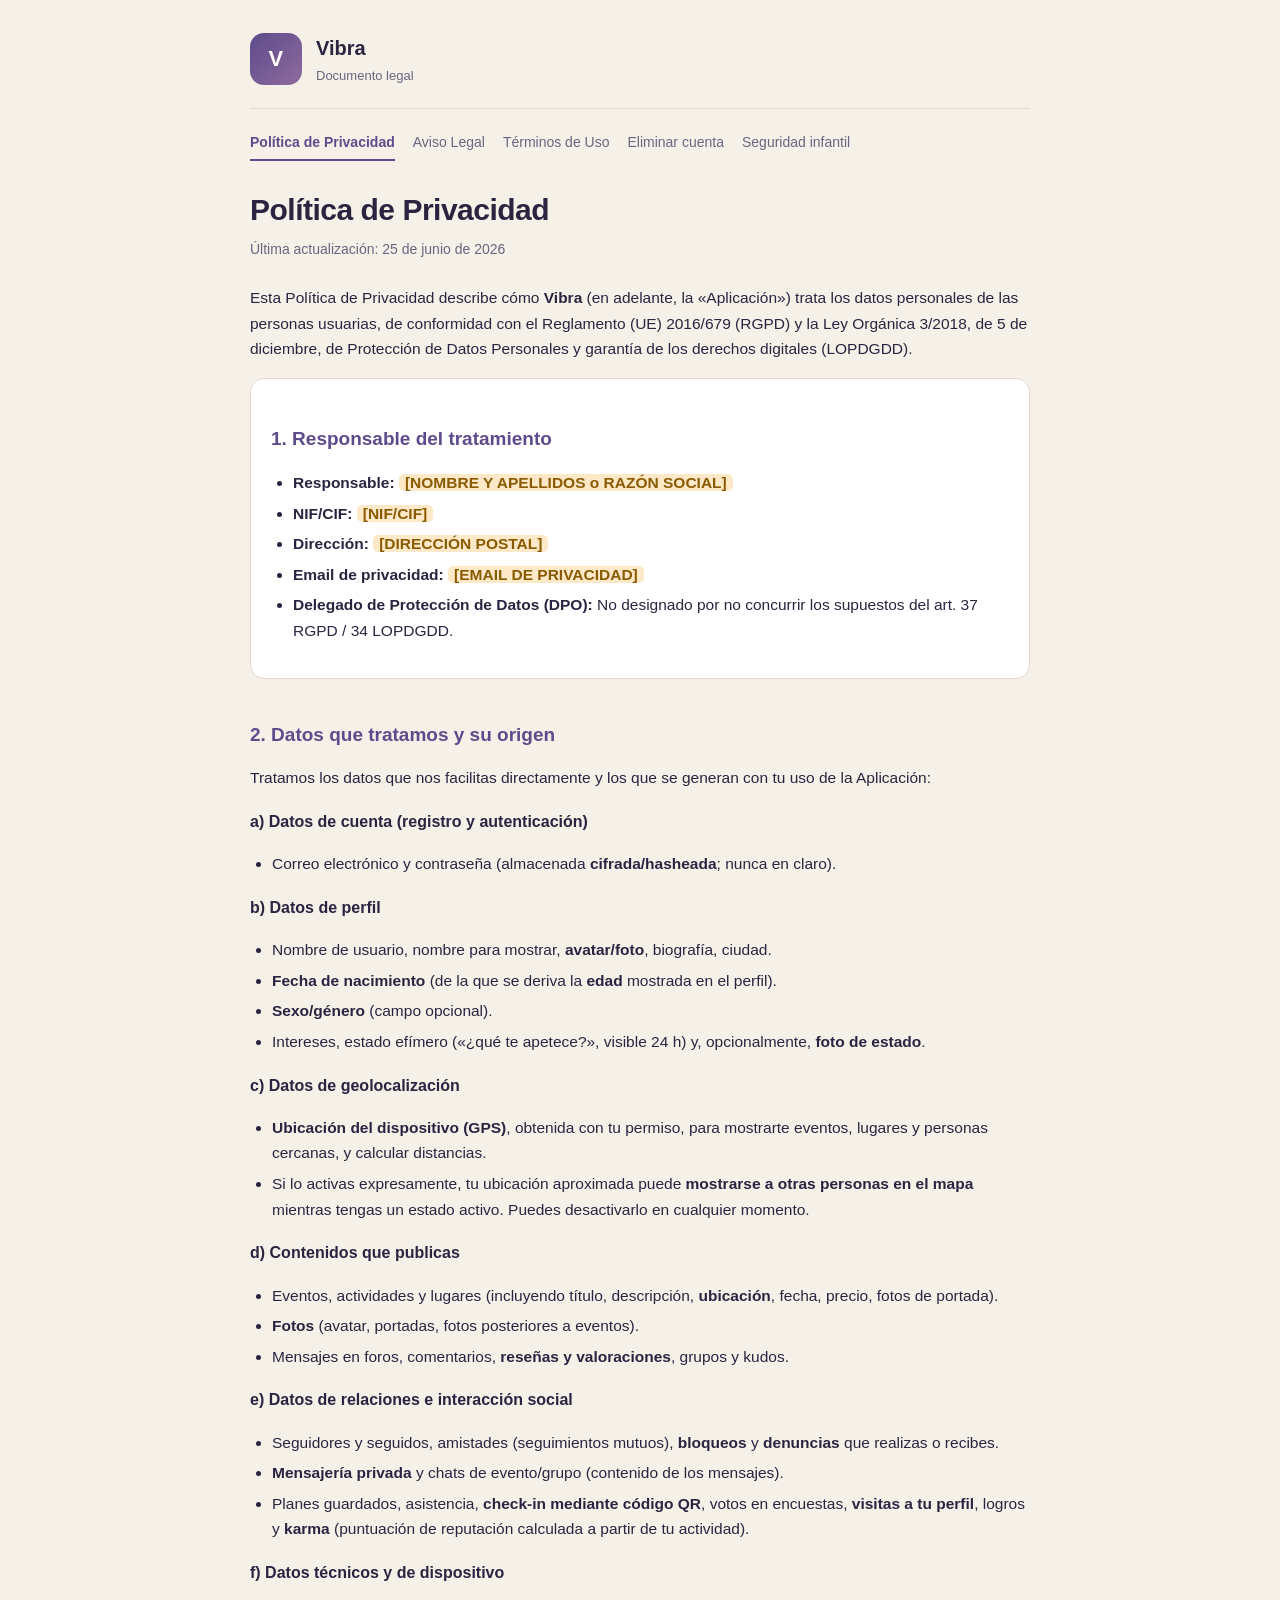
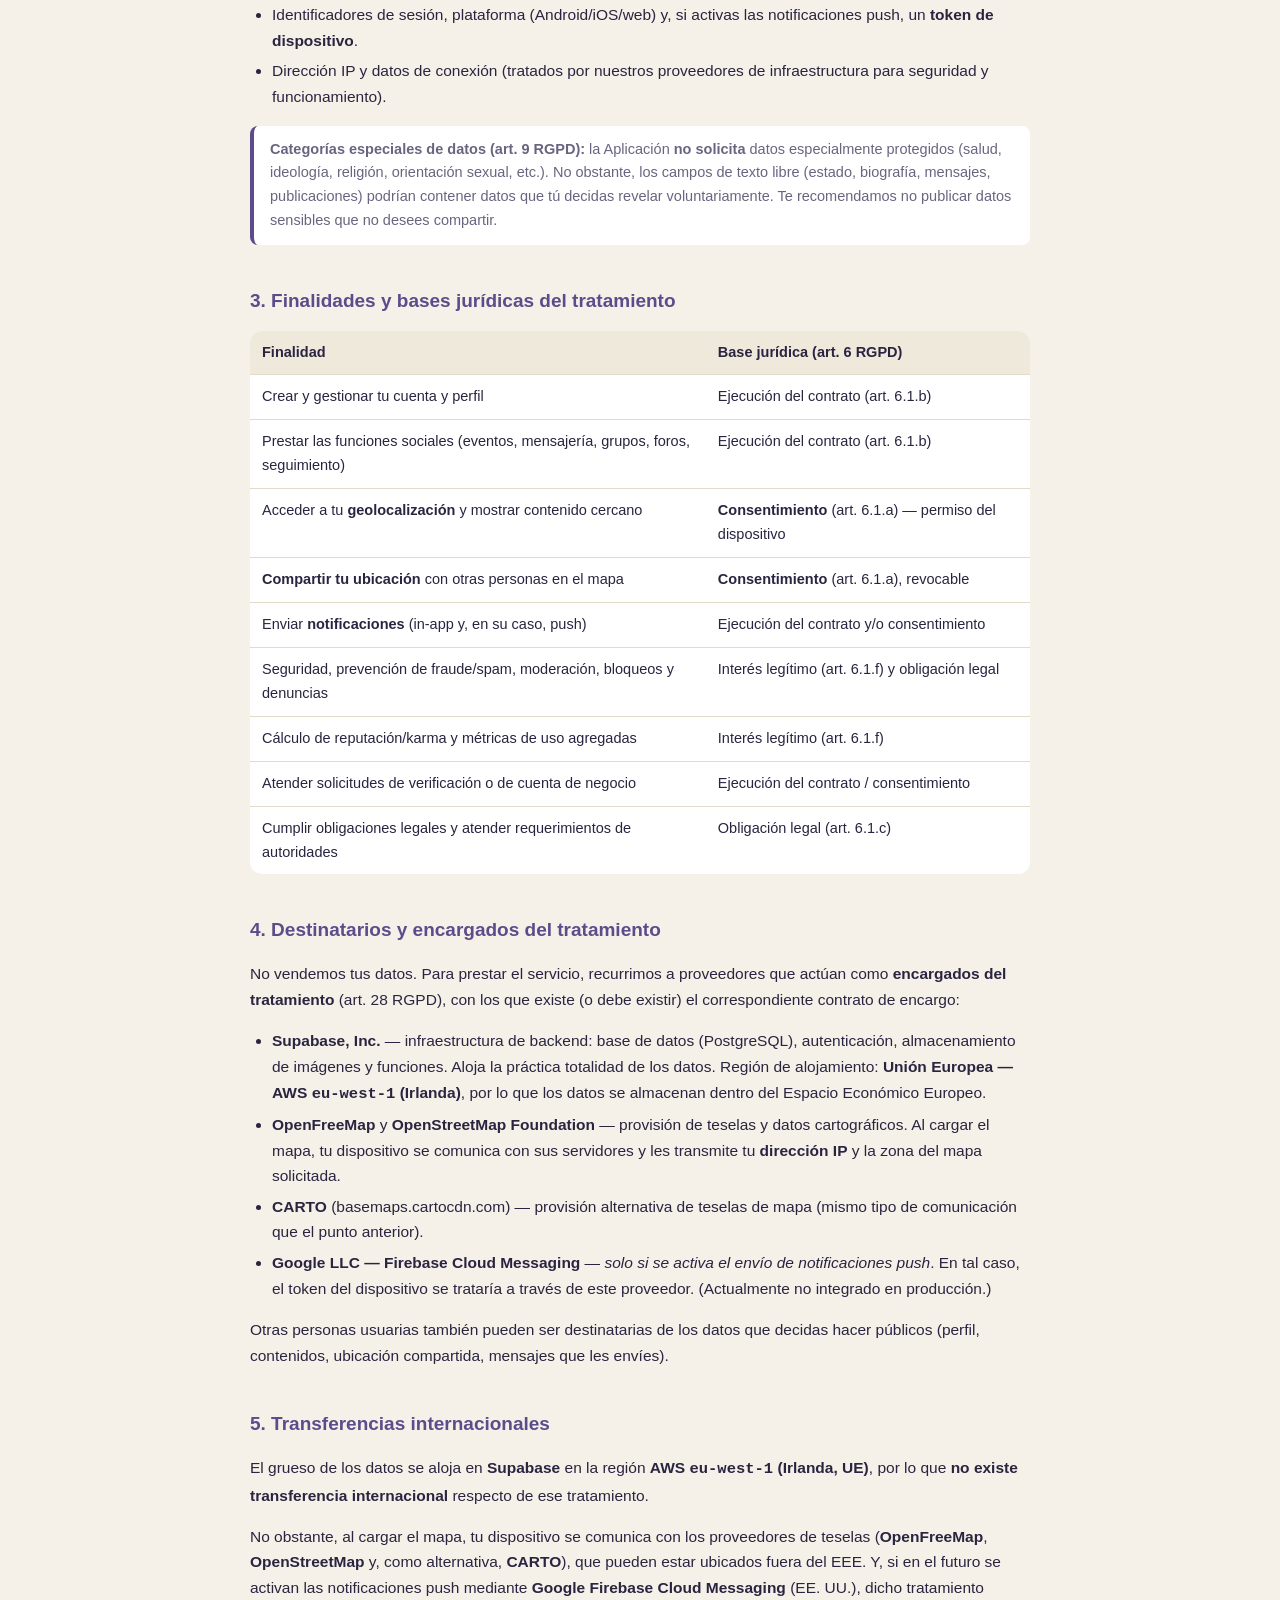
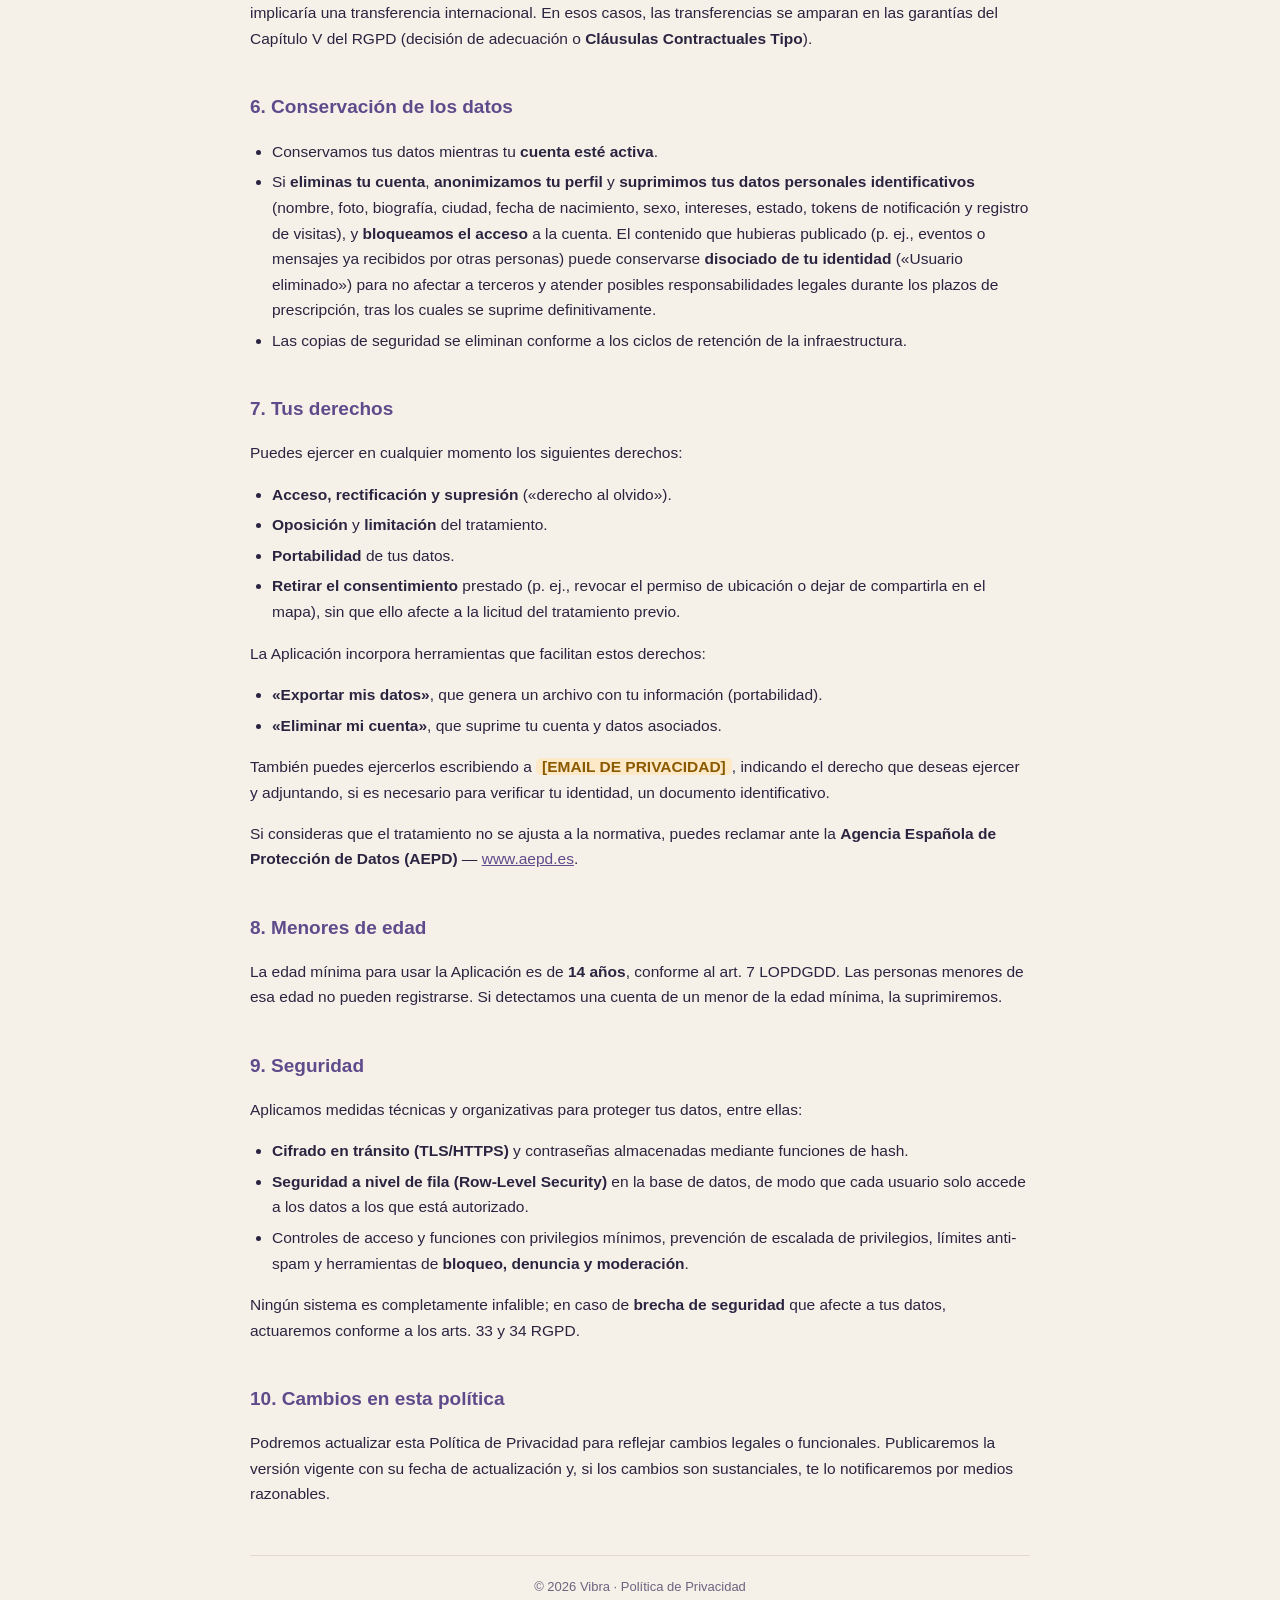
==== commit 5661d970: "Add child safety standards (EASI/CSAE) page; link in nav" ====
--- a/index.html
+++ b/index.html
@@ -23,6 +23,7 @@
     <a href="aviso-legal.html">Aviso Legal</a>
     <a href="terminos.html">Términos de Uso</a>
     <a href="eliminar-cuenta.html">Eliminar cuenta</a>
+    <a href="seguridad-infantil.html">Seguridad infantil</a>
   </nav>
 
   <h2 class="title">Política de Privacidad</h2>
